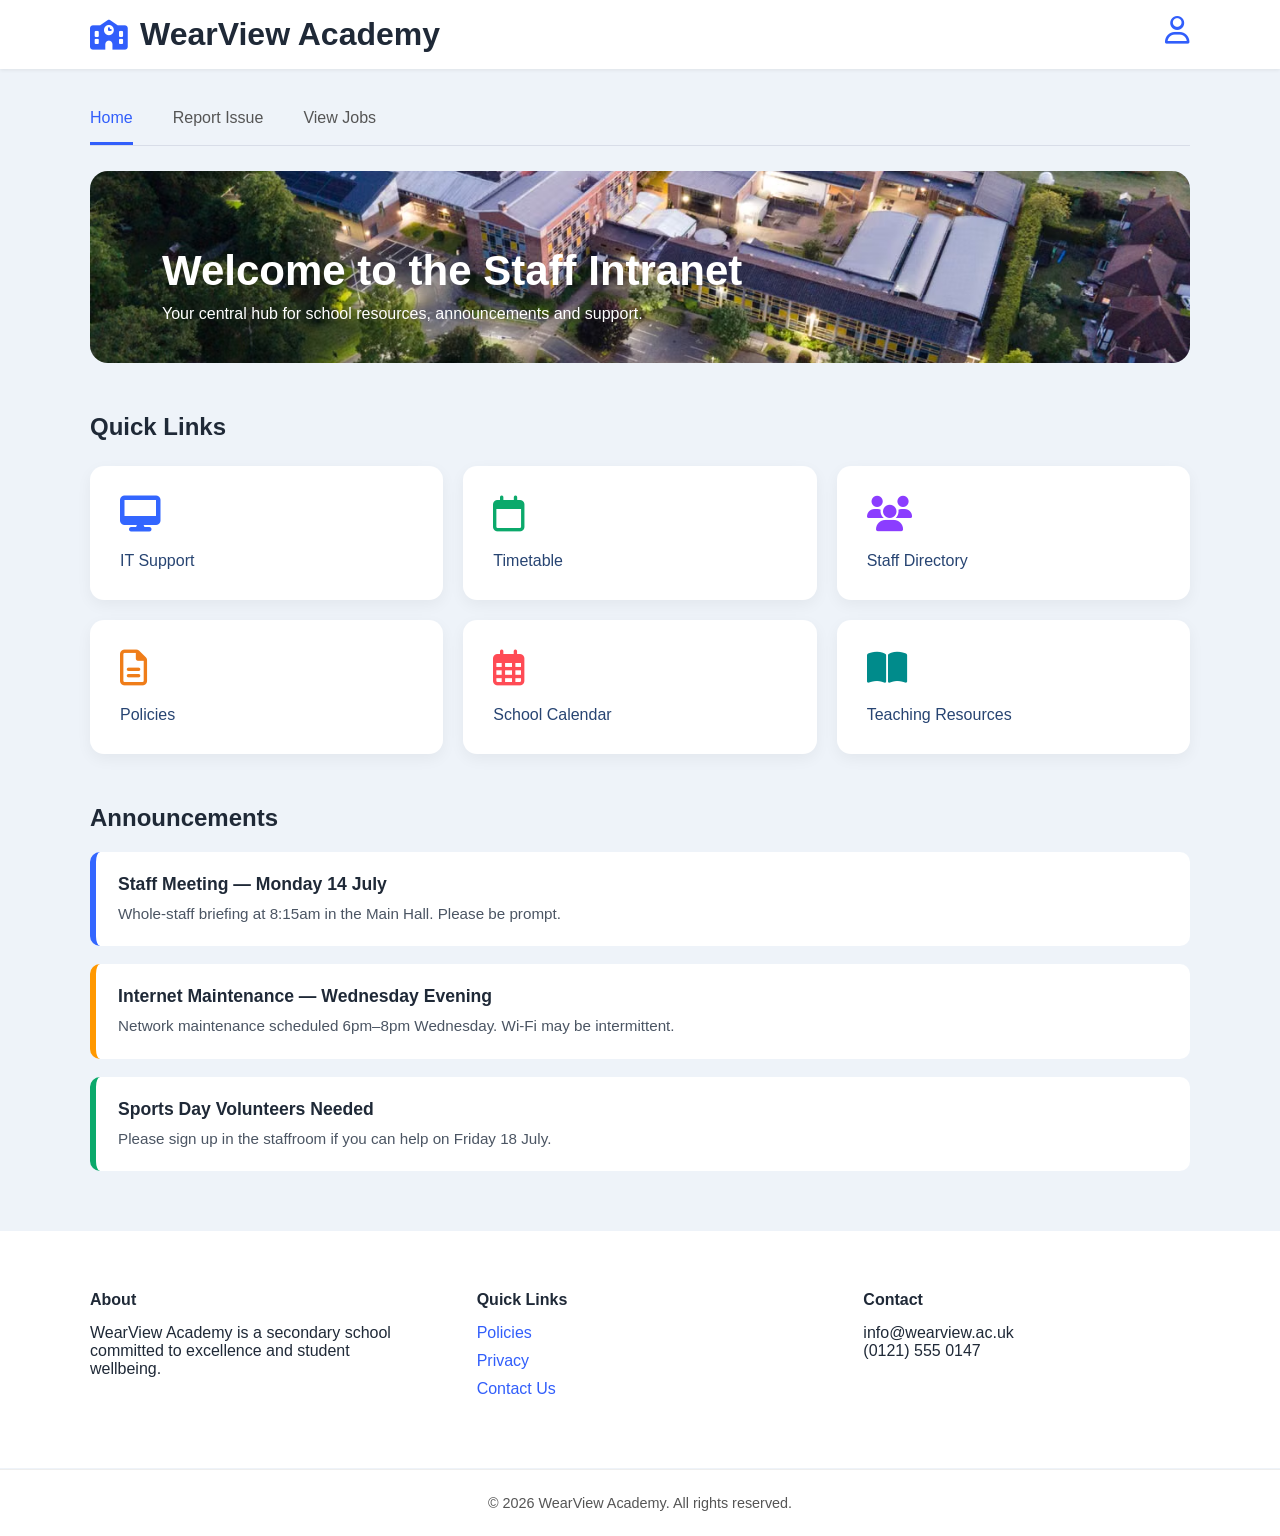
==== index.html @ c1291c15 "Closes #1, Closes #2 Closes #1, Closes #2 - Create website template and index page with CSS styling " ====
<!DOCTYPE html>
<html lang="en">
<head>
    <meta charset="UTF-8">
    <meta name="viewport" content="width=device-width, initial-scale=1.0">
    <title>WearView Academy Intranet</title>
    <link rel="stylesheet" href="css/site.css">
    <link rel="stylesheet" href="https://cdnjs.cloudflare.com/ajax/libs/font-awesome/6.4.0/css/all.min.css">
    <script src="js/site.js"></script>
</head>
<body>
    <header>
        <div class="logo">
            <i class="fa-solid fa-school"></i>
            <h1>WearView Academy</h1>
        </div>
        <div class="profile">
            <a href="#"><i class="fa-regular fa-user"></i></a>
        </div>
    </header>
    <nav>
        <ul>
            <li class="active"><a href="#">Home</a></li>
            <li><a href="#">Report Issue</a></li>
            <li><a href="#">View Jobs</a></li>
        </ul>
    </nav>
    <main>
        <section class="hero">
            <img src="img/school.avif" alt="School">
            <div class="hero-overlay">
                <h2>Welcome to the Staff Intranet</h2>
                <p>Your central hub for school resources, announcements and support.</p>
            </div>
        </section>
        <section class="quick-links">
            <h2>Quick Links</h2>
            <div class="cards">
                <a class="card">
                    <i class="fa-solid fa-desktop blue"></i>
                    <p>IT Support</p>
                </a>
                <a class="card">
                    <i class="fa-regular fa-calendar green"></i>
                    <p>Timetable</p>
                </a>
                <a class="card">
                    <i class="fa-solid fa-users purple"></i>
                    <p>Staff Directory</p>
                </a>
                <a class="card">
                    <i class="fa-regular fa-file-lines orange"></i>
                    <p>Policies</p>
                </a>
                <a class="card">
                    <i class="fa-regular fa-calendar-days red"></i>
                    <p>School Calendar</p>
                </a>
                <a class="card">
                    <i class="fa-solid fa-book-open teal"></i>
                    <p>Teaching Resources</p>
                </a>
            </div>
        </section>
        <section class="announcements">
            <h2>Announcements</h2>
            <div class="announcement blue">
                <h3>Staff Meeting — Monday 14 July</h3>
                <p>Whole-staff briefing at 8:15am in the Main Hall. Please be prompt.</p>
            </div>
            <div class="announcement orange">
                <h3>Internet Maintenance — Wednesday Evening</h3>
                <p>Network maintenance scheduled 6pm–8pm Wednesday. Wi-Fi may be intermittent.</p>
            </div>
            <div class="announcement green">
                <h3>Sports Day Volunteers Needed</h3>
                <p>Please sign up in the staffroom if you can help on Friday 18 July.</p>
            </div>
        </section>
    </main>
    <footer>
        <div>
            <h4>About</h4>
            <p>WearView Academy is a secondary school committed to excellence and student wellbeing.</p>
        </div>
    <div>
        <h4>Quick Links</h4>
        <a href="#">Policies</a>
        <a href="#">Privacy</a>
        <a href="#">Contact Us</a>
    </div>
        <div>
            <h4>Contact</h4>
            <p>info@wearview.ac.uk</p>
            <p>(0121) 555 0147</p>
        </div>
    </footer>
    <div class="copyright">
        © 2026 WearView Academy. All rights reserved.
    </div>

</body>
</html>
---- css/site.css ----
*{
    margin:0;
    padding:0;
    box-sizing:border-box;
}

body{
    font-family:Arial,Helvetica,sans-serif;
    background:#eef3f9;
    color:#1f2937;
}
header {
    background: #fff;
    box-shadow: 0 1px 4px rgba(0,0,0,.08);
    display: flex;
    justify-content: space-between; /* Center the inner content container */
    width: 100%;
    padding: 16px calc((100% - 1100px) / 2);
}

/* header{
    background:#fff;
    display:flex;
    justify-content:space-between;
    align-items:center;
    padding:20px 8%;
    box-shadow:0 1px 4px rgba(0,0,0,.08);
} */

.logo{
    display:flex;
    align-items:center;
    gap:12px;
}

.logo i{
    color:#315efb;
    font-size:30px;
}

.profile i{
    color:#315efb;
    font-size:28px;
}

.profile i:hover{
    color:#1e3a8a;
}

nav {
    width: 100%;
    max-width: 1100px;
    margin: 25px auto;
    /* Ensure no extra padding offsets it from the header alignment */
    padding: 0;
}

/* nav{
    width:100%;
    max-width:1100px;
    margin:25px auto;
} */

nav ul{
    display:flex;
    list-style:none;
    gap:40px;
    border-bottom:1px solid #d8dde8;
}

nav a{
    display:block;
    padding:15px 0;
    color:#555;
    text-decoration:none;
}

.active a{
    color:#315efb;
    border-bottom:3px solid #315efb;
}

main{
    width:100%;
    max-width:1100px;
    margin:auto;
}

.hero{
    position:relative;
    border-radius:18px;
    overflow:hidden;
}

.hero img{
    width:100%;
    display:block;
    object-fit: cover;
    height: 12rem;
}

.hero-overlay{
    position:absolute;
    left:40px;
    bottom:40px;
    color:#fff;
      background-image: linear-gradient(to right, var(--tw-gradient-stops));
    --tw-gradient-to: rgb(30 58 138 / 0.3) var(--tw-gradient-to-position);
        --tw-gradient-from: rgb(30 58 138 / 0.8) var(--tw-gradient-from-position);
    --tw-gradient-stops: var(--tw-gradient-from), var(--tw-gradient-to);
    padding-left: 2rem;
    padding-right: 2rem;
}

.hero-overlay h2{
    font-size:42px;
    margin-bottom:10px;
}

.quick-links{
    margin:50px 0;
}

.quick-links h2{
    margin-bottom:25px;
}

.cards{
    display:grid;
    grid-template-columns:repeat(3,1fr);
    gap:20px;
}

.card{
    background:#fff;
    border-radius:14px;
    padding:30px;
    text-decoration:none;
    color:#274472;
    box-shadow:0 5px 15px rgba(0,0,0,.05);
}

.card i{
    font-size:36px;
    margin-bottom:20px;
}

.blue{color:#3366ff;}
.green{color:#0ba96b;}
.purple{color:#8b3dff;}
.orange{color:#ef7d19;}
.red{color:#ff4b55;}
.teal{color:#008b8b;}

.announcements h2{
    margin-bottom:20px;
}

.announcement {
    background: #fff;
    padding: 22px;
    margin-bottom: 18px;
    border-radius: 10px;
    border-left: 6px solid;
    color: #1f2937; /* Force dark text color */
}

.announcement h3 {
    color: #1f2937 !important;
    font-size: 1.1rem;
    margin-bottom: 8px;
}

.announcement p {
    color: #4b5563 !important; /* Slightly lighter dark gray for body copy */
    font-size: 0.95rem;
    line-height: 1.4;
}

.announcement.blue{
    border-color:#3366ff;
}

.announcement.orange{
    border-color:#ff9800;
}

.announcement.green{
    border-color:#0ba96b;
}

footer {
    margin-top: 60px;
    background: #fff;
    display: grid;
    grid-template-columns: repeat(3, 1fr);
    gap: 60px;
    /* Cleanly align the columns inside the 1100px grid limit */
    padding: 60px calc((100% - 1100px) / 2); 
    border-bottom: 1px solid #eef3f9; /* Creates a clean transition above the copyright */
}

/* footer{
    margin-top:60px;
    background:#fff;
    display:grid;
    grid-template-columns:repeat(3,1fr);
    gap:60px;
    padding:50px 8%;
} */

footer h4{
    margin-bottom:15px;
}

footer a{
    display:block;
    text-decoration:none;
    color:#315efb;
    margin-bottom:10px;
}

.copyright {
    background: #fff;
    text-align: center;
    padding: 25px;
    border-top: 1px solid #eee;
    color: #555;
    font-size: 0.9rem;
}

/* .copyright{
    background:#fff;
    text-align:center;
    padding:25px;
    border-top:1px solid #ddd;
} */

@media (max-width: 1200px) {
    header {
        padding: 20px 5%;
    }
    footer {
        padding: 50px 5%;
    }
}

@media(max-width:768px){
   header {
        padding: 15px 20px;
    }

    .logo h1 {
        font-size: 1.2rem; /* Slightly smaller logo text on narrow screens */
    }

    nav {
        margin: 10px 0;
        padding: 0 20px;
    }

    nav ul {
        gap: 20px;
        overflow-x: auto;
        white-space: nowrap; /* Prevents menu wrap issues */
        -webkit-overflow-scrolling: touch;
    }

    .hero {
        margin: 0 15px 25px 15px;
        border-radius: 12px;
    }

    .hero img {
        height: 12rem; /* Shorter height looks better on narrow devices */
    }

    .hero-overlay {
        padding: 1.25rem;
    }

    .hero-overlay h2 {
        font-size: 1.5rem; /* Downsize header text so it doesn't wrap/overflow */
    }

    .hero-overlay p {
        font-size: 0.85rem;
    }

    .cards {
        grid-template-columns: repeat(2, 1fr);
        gap: 15px;
        padding: 0 15px;
    }

    .quicklinks {
        margin:0;
    }

    .quick-links h2, .announcements h2 {
        padding-left: 15px; /* Aligns headings with card container gutters */
    }

    .announcements {
        padding: 0 15px;
    }

    footer{
        grid-template-columns:1fr;
        gap:35px;
        padding:40px 20px;
    }
}
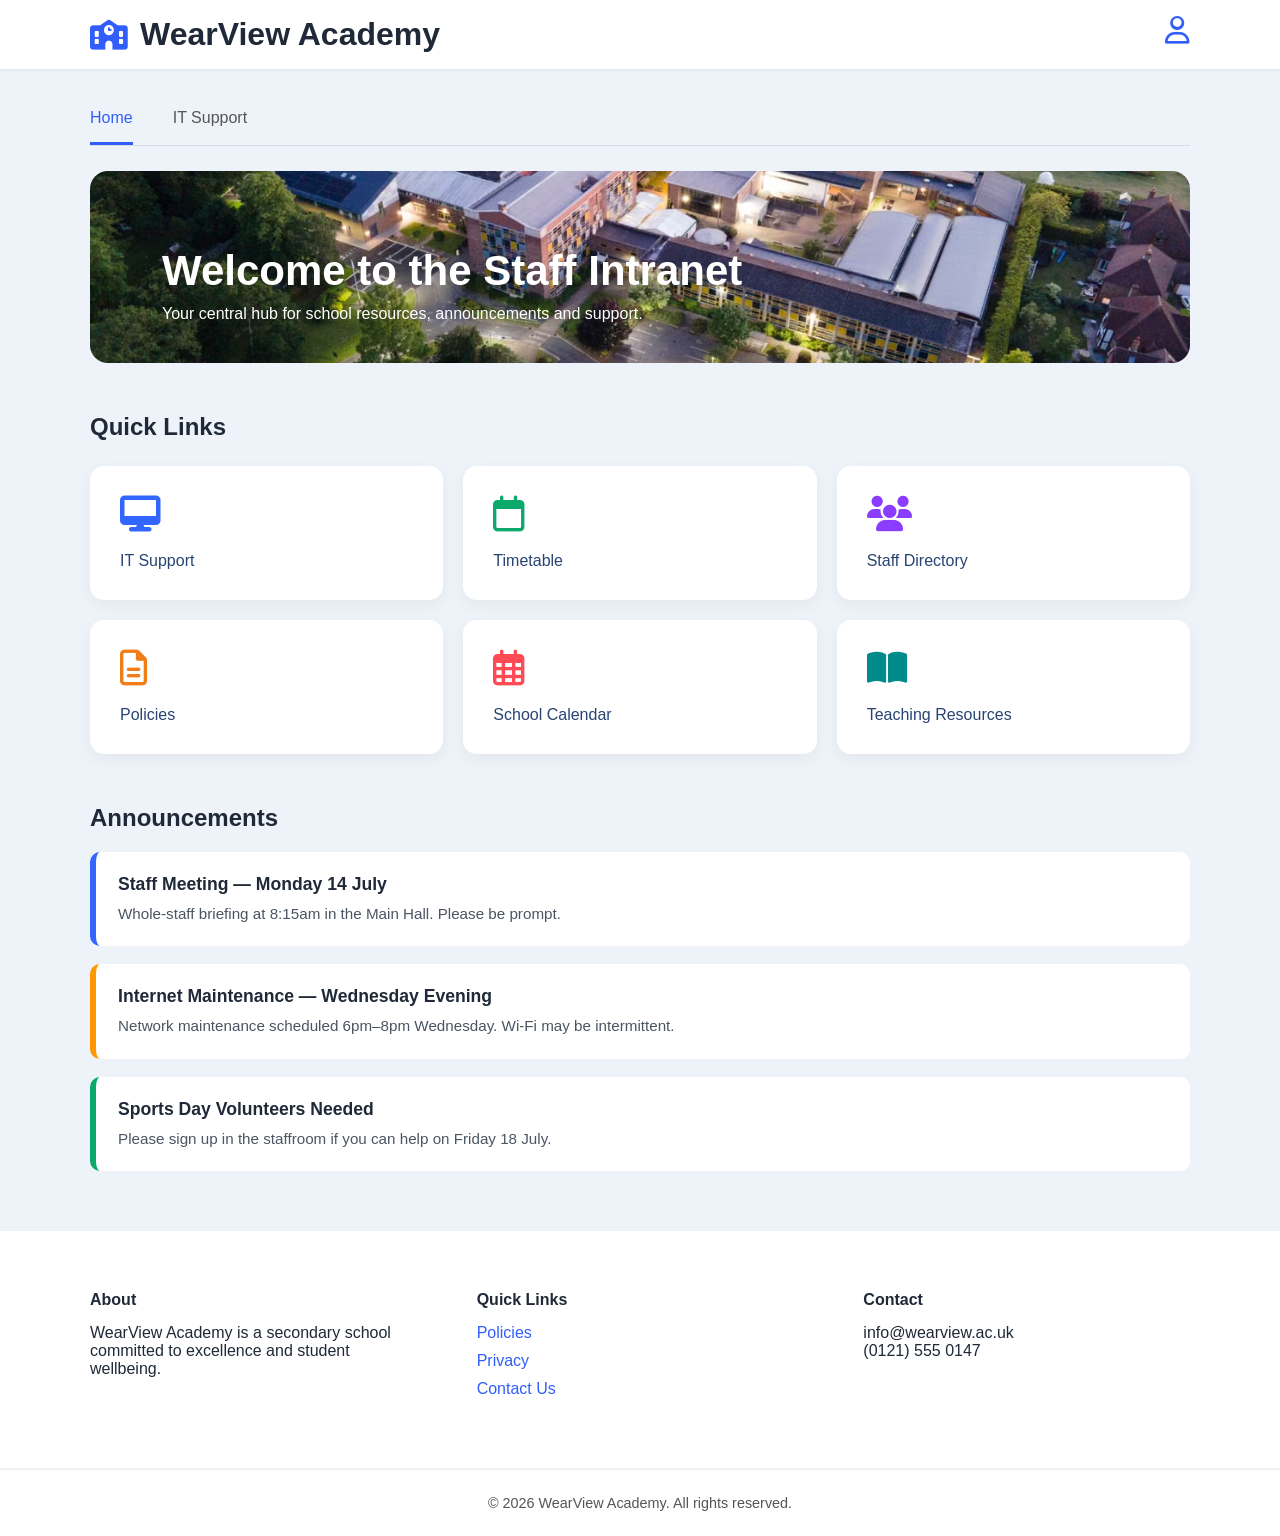
==== commit 6c29f620: "Closes #6 , Closes #7 Closes #6 , Closes #7  - Creating the views requests and view jobs page." ====
--- a/index.html
+++ b/index.html
@@ -6,23 +6,30 @@
     <title>WearView Academy Intranet</title>
     <link rel="stylesheet" href="css/site.css">
     <link rel="stylesheet" href="https://cdnjs.cloudflare.com/ajax/libs/font-awesome/6.4.0/css/all.min.css">
+    <script src="js/user.js"></script>
     <script src="js/site.js"></script>
 </head>
 <body>
     <header>
         <div class="logo">
-            <i class="fa-solid fa-school"></i>
+            <a href="index.html"><i class="fa-solid fa-school"></i></a>
             <h1>WearView Academy</h1>
         </div>
         <div class="profile">
-            <a href="#"><i class="fa-regular fa-user"></i></a>
+            <a href="login.html"><i id="accountIcon" class="fa-regular fa-user"></i></a>
+            <div id="loggedInUser" class="logged-in-user">
+                <span id="userGreeting"></span>
+                <a href="#" id="logoutLink">Logout</a>
+            </div>
         </div>
-    </header>
+    </header>     
     <nav>
         <ul>
-            <li class="active"><a href="#">Home</a></li>
-            <li><a href="#">Report Issue</a></li>
-            <li><a href="#">View Jobs</a></li>
+            <li id="homeLink" class="active"><a href="index.html">Home</a></li>
+            <li id="itSupportLink"><a href="#">IT Support</a></li>
+            <li id="reportIssueLink"><a href="reportissues.html">Report Issue</a></li>
+            <li id="viewRequestsLink"><a href="viewrequests.html">View Requests</a></li>    
+            <li id="viewJobsLink"><a href="viewjobs.html">View Jobs</a></li>
         </ul>
     </nav>
     <main>
@@ -36,27 +43,27 @@
         <section class="quick-links">
             <h2>Quick Links</h2>
             <div class="cards">
-                <a class="card">
+                <a class="card" href="#">
                     <i class="fa-solid fa-desktop blue"></i>
                     <p>IT Support</p>
                 </a>
-                <a class="card">
+                <a class="card" href="#">
                     <i class="fa-regular fa-calendar green"></i>
                     <p>Timetable</p>
                 </a>
-                <a class="card">
+                <a class="card" href="#">
                     <i class="fa-solid fa-users purple"></i>
                     <p>Staff Directory</p>
                 </a>
-                <a class="card">
+                <a class="card" href="#">
                     <i class="fa-regular fa-file-lines orange"></i>
                     <p>Policies</p>
                 </a>
-                <a class="card">
+                <a class="card" href="#">
                     <i class="fa-regular fa-calendar-days red"></i>
                     <p>School Calendar</p>
                 </a>
-                <a class="card">
+                <a class="card" href="#">
                     <i class="fa-solid fa-book-open teal"></i>
                     <p>Teaching Resources</p>
                 </a>
--- a/css/site.css
+++ b/css/site.css
@@ -1,3 +1,10 @@
+/* ==========================================================
+   GLOBAL STYLES
+   - Reset
+   - Typography
+   - Body
+   - General Layout
+========================================================== */
 *{
     margin:0;
     padding:0;
@@ -9,6 +16,13 @@
     background:#eef3f9;
     color:#1f2937;
 }
+
+/* ==========================================================
+   HEADER
+   - Logo
+   - Navigation
+   - User Profile Icon
+========================================================== */
 header {
     background: #fff;
     box-shadow: 0 1px 4px rgba(0,0,0,.08);
@@ -18,14 +32,10 @@
     padding: 16px calc((100% - 1100px) / 2);
 }
 
-/* header{
-    background:#fff;
-    display:flex;
-    justify-content:space-between;
-    align-items:center;
-    padding:20px 8%;
-    box-shadow:0 1px 4px rgba(0,0,0,.08);
-} */
+header a {    
+    color: inherit;
+    text-decoration: none;
+}
 
 .logo{
     display:flex;
@@ -47,6 +57,32 @@
     color:#1e3a8a;
 }
 
+.logged-in-user {
+    display: none;
+    align-items: center;
+    gap: 10px;
+}
+
+#userGreeting {
+    font-weight: 600;
+    color: #1d2b4f;
+}
+
+#logoutLink {
+    color: #2d5bff;
+    text-decoration: none;
+    font-size: 0.95rem;
+}
+
+#logoutLink:hover {
+    text-decoration: underline;
+}
+
+/* ==========================================================
+   MAIN NAVIGATION
+   - Navigation Links
+   - Active Navigation States
+========================================================== */
 nav {
     width: 100%;
     max-width: 1100px;
@@ -55,12 +91,6 @@
     padding: 0;
 }
 
-/* nav{
-    width:100%;
-    max-width:1100px;
-    margin:25px auto;
-} */
-
 nav ul{
     display:flex;
     list-style:none;
@@ -80,12 +110,21 @@
     border-bottom:3px solid #315efb;
 }
 
+#reportIssueLink,
+#viewRequestsLink,
+#viewJobsLink {
+    display: none;
+}
+
 main{
     width:100%;
     max-width:1100px;
     margin:auto;
 }
 
+/* ==========================================================
+   HOME PAGE
+========================================================== */
 .hero{
     position:relative;
     border-radius:18px;
@@ -97,6 +136,17 @@
     display:block;
     object-fit: cover;
     height: 12rem;
+}
+
+.overlay {
+    display: block;
+    z-index: 1;
+    background: rgb(30, 64, 175, 0.5);
+    width: 100%;
+    height: 100%;
+    position: absolute;
+    top: 0;
+    left: 0;
 }
 
 .hero-overlay{
@@ -110,6 +160,7 @@
     --tw-gradient-stops: var(--tw-gradient-from), var(--tw-gradient-to);
     padding-left: 2rem;
     padding-right: 2rem;
+    z-index: 2;
 }
 
 .hero-overlay h2{
@@ -197,17 +248,8 @@
     gap: 60px;
     /* Cleanly align the columns inside the 1100px grid limit */
     padding: 60px calc((100% - 1100px) / 2); 
-    border-bottom: 1px solid #eef3f9; /* Creates a clean transition above the copyright */
-}
-
-/* footer{
-    margin-top:60px;
-    background:#fff;
-    display:grid;
-    grid-template-columns:repeat(3,1fr);
-    gap:60px;
-    padding:50px 8%;
-} */
+    border-bottom: 1px solid #eef3f9; /* Creates a clean transition above the copyright */    
+}
 
 footer h4{
     margin-bottom:15px;
@@ -229,12 +271,757 @@
     font-size: 0.9rem;
 }
 
-/* .copyright{
+/* ==========================================================
+   LOGIN PAGE
+========================================================== */
+.login-section {
+    display: flex;
+    justify-content: center;
+    align-items: center;
+    padding: 60px 20px;
+    min-height: 60vh; /* Vertical breathing room on desktop */
+}
+
+.login-container {
+    background: #fff;
+    border-radius: 16px;
+    box-shadow: 0 10px 25px rgba(0, 0, 0, 0.05); /* Smooth, modern drop shadow */
+    padding: 40px;
+    width: 100%;
+    max-width: 400px; /* Golden-ratio width for card layouts */
+    border: 1px solid #e2e8f0;
+}
+
+.login-container h2 {
+    font-size: 1.75rem;
+    font-weight: 700;
+    color: #1f2937;
+    margin-bottom: 24px;
+    text-align: center; /* Center-align header inside the card */
+}
+
+#loginForm {
+    display: flex;
+    flex-direction: column;
+    gap: 20px; /* Automatically handles vertical element spacing */
+}
+
+.formMarginSplit {
+    display: flex;
+    flex-direction: column;
+    gap: 8px; /* Perfectly gaps label from the input field */
+}
+
+.formMarginSplit label {
+    font-size: 0.9rem;
+    font-weight: 600;
+    color: #4b5563;
+}
+
+/* Beautiful, styled input fields */
+.formMarginSplit input[type="text"],
+.formMarginSplit input[type="password"] {
+    width: 100%;
+    padding: 12px 16px;
+    border: 1px solid #d8dde8;
+    border-radius: 8px;
+    font-size: 0.95rem;
+    color: #1f2937;
+    background-color: #f8fafc;
+    transition: all 0.2s ease-in-out;
+    outline: none;
+}
+
+/* Subtle focus glow effects */
+.formMarginSplit input[type="text"]:focus,
+.formMarginSplit input[type="password"]:focus {
+    border-color: #315efb;
+    background-color: #fff;
+    box-shadow: 0 0 0 3px rgba(49, 94, 251, 0.15);
+}
+
+/* Clean, modern full-width action button */
+.btn-submit {
+    width: 100%;
+    padding: 12px;
+    font-size: 1rem;
+    font-weight: 600;
+    color: #fff;
+    background: #315efb;
+    border: none;
+    border-radius: 8px;
+    cursor: pointer;
+    transition: background 0.2s ease;
+    margin-top: 10px;
+}
+
+.btn-submit:hover {
+    background: #1e3a8a;
+}
+ 
+ .btn-confirm {
+    background-image: linear-gradient(rgb(5, 150, 105), rgb(5, 150, 105)) !important;
+ }
+
+ .btn-submit {
+    background-image: linear-gradient(rgb(29, 78, 216), rgb(29, 78, 216)) !important;      
+ }
+
+ /* ==========================================================
+   IT SUPPORT PAGE
+========================================================== */
+.quick-help {
+    margin:50px 0;
+}
+
+.quick-help h2{
+    margin-bottom:20px;
+}
+
+.it-Resources {
+    display: flex;
+    flex-wrap: wrap;
+    gap: 0.75rem;
+    margin-bottom: 2rem;
+    margin-top: 1.5rem;
+}
+
+.btn-report {
+    background-image: linear-gradient(rgb(29, 78, 216), rgb(29, 78, 216)) !important;
+    background-clip: border-box !important;
+    color: rgb(255, 255, 255) !important;
+    caret-color: rgb(255, 255, 255) !important;
+    font-family: YAD1aU3sLnI_0, _fb_, auto !important;
+    font-weight: 700 !important;
+    font-style: normal !important;
+    font-size: 1rem !important;
+    padding: 0.75rem 1.5rem;
+    border-radius: 0.5rem;
+    gap: 0.5rem;
+    align-items: center;
+    cursor:pointer;
+}
+
+.btn-status {
+    background-image: linear-gradient(rgb(226, 232, 240), rgb(226, 232, 240)) !important;
+    background-clip: border-box !important;
+    color: rgb(30, 58, 95) !important;
+    --canva-color: #1e3a5fff;
+    caret-color: rgb(30, 58, 95) !important;
+    font-family: YAD1aU3sLnI_0, _fb_, auto !important;
+    font-weight: 400 !important;
+    font-style: normal !important;
+    font-size: 1rem !important;
+    padding: 0.75rem 1.25rem;
+    border-radius: 0.5rem;
+    gap: 0.5rem;
+    align-items: center;
+    cursor:pointer;
+}
+
+.help-cards {
+    display:grid;
+    grid-template-columns: repeat(5, minmax(0, 1fr));
+    gap: 1rem;
+}
+
+.help-card { 
     background:#fff;
-    text-align:center;
-    padding:25px;
-    border-top:1px solid #ddd;
-} */
+    padding:1.25rem;
+    text-decoration:none;
+    color:#274472;
+    box-shadow:0 5px 15px rgba(0,0,0,.05);
+    border-radius: 0.75rem;
+    transition: transform 0.2s, box-shadow 0.2s;
+}
+
+.help-card i {
+    display: block;
+    font-size: x-large;
+    width: 24px;
+    height: 24px;
+    margin-bottom: 0.75rem;
+    margin-left: auto;
+    margin-right: auto;
+}
+
+.help-card p
+{
+    text-align: center;
+}
+
+/* --- IT Support Team Card Custom Design --- */
+.support-info-section {
+    margin-bottom: 50px;
+}
+
+.support-team-card {
+    background: #fff;
+    border-radius: 14px;
+    padding: 30px 40px;
+    box-shadow: 0 5px 15px rgba(0, 0, 0, .03);
+    display: flex;
+    justify-content: space-between; /* Pushes contact details left, hours right */
+    align-items: center; /* Centers both blocks vertically */
+    width: 100%;
+}
+
+/* Flex wrapper for Icon + Text block */
+.support-details {
+    display: flex;
+    align-items: center;
+    gap: 25px; /* Adds space between headphone icon and the text */
+}
+
+/* Custom styled icon color and sizing */
+.support-icon {
+    color: #315efb;
+    font-size: 32px;
+}
+
+.support-text h3 {
+    font-size: 1.15rem;
+    color: #1f2937;
+    font-weight: 700;
+    margin-bottom: 4px;
+}
+
+.support-text p {
+    color: #556275 !important; /* Muted gray text color */
+    font-size: 0.95rem;
+    line-height: 1.4;
+}
+
+/* Typography for the right-hand availability block */
+.support-hours p {
+    color: #556275 !important;
+    font-size: 0.95rem;
+    font-weight: 400;
+}
+
+
+/* ==========================================================
+   REPORT ISSUE PAGE
+========================================================== */
+.issue-section {
+    padding: 40px 0;
+    width: 100%;
+    max-width: 1100px;
+    margin: 0 auto;
+}
+
+.issue-container {
+    background: #fff;
+    border-radius: 16px;
+    box-shadow: 0 4px 20px rgba(0, 0, 0, 0.03);
+    padding: 40px;
+    border: 1px solid #e2e8f0;
+}
+
+.issue-container h2 {
+    font-size: 1.85rem;
+    font-weight: 700;
+    color: #1f2937;
+    margin-bottom: 6px;
+}
+
+.issue-subtitle {
+    color: #6b7280;
+    font-size: 0.95rem;
+    margin-bottom: 30px;
+}
+
+/* Form Grid Architecture */
+#reportIssueForm {
+    display: flex;
+    flex-direction: column;
+    gap: 24px;
+}
+
+.form-grid {
+    display: grid;
+    grid-template-columns: repeat(2, 1fr);
+    gap: 24px;
+}
+
+.form-group {
+    display: flex;
+    flex-direction: column;
+    gap: 8px;
+}
+
+.form-group.full-width {
+    grid-column: span 2;
+}
+
+.form-group label {
+    font-size: 0.9rem;
+    font-weight: 600;
+    color: #4b5563;
+}
+
+/* Input, Select, and Textarea styling */
+.form-group input,
+.form-group select,
+.form-group textarea {
+    width: 100%;
+    padding: 12px 16px;
+    border: 1px solid #d8dde8;
+    border-radius: 8px;
+    font-size: 0.95rem;
+    color: #1f2937;
+    background-color: #fff;
+    outline: none;
+    transition: all 0.2s ease-in-out;
+    font-family: inherit;
+}
+
+.form-group textarea {
+    resize: vertical;
+}
+
+/* Form input placeholder styles */
+.form-group input::placeholder,
+.form-group textarea::placeholder {
+    color: #9ca3af;
+}
+
+/* Custom interactive styling matching corporate blue */
+.form-group input:focus,
+.form-group select:focus,
+.form-group textarea:focus {
+    border-color: #315efb;
+    box-shadow: 0 0 0 3px rgba(49, 94, 251, 0.12);
+}
+
+/* Submit Button Placement and Design */
+.btn-submit-issue {
+    align-self: flex-start; /* Keeps the button left-aligned precisely like the image */
+    background: #315efb;
+    color: #fff;
+    border: none;
+    padding: 12px 24px;
+    font-size: 0.95rem;
+    font-weight: 700;
+    border-radius: 8px;
+    cursor: pointer;
+    transition: background 0.2s ease;
+}
+
+.btn-submit-issue:hover {
+    background: #1e3a8a;
+}
+
+/* ==========================================================
+   VIEW REQUESTS PAGE
+========================================================== */
+
+/* --- DYNAMIC RECENT REQUESTS LOG --- */
+.requests-filter-bar {
+    display: flex;
+    gap: 15px;
+    margin-bottom: 20px;
+}
+
+.requests-filter-bar input, 
+.requests-filter-bar select {
+    padding: 10px 14px;
+    border: 1px solid #d8dde8;
+    border-radius: 6px;
+    font-size: 0.95rem;
+    background-color: #fff;
+}
+
+.requests-filter-bar input {
+    flex-grow: 1;
+}
+
+.requests-section {
+    padding: 30px 0;
+    width: 100%;
+    max-width: 1100px;
+    margin: 0 auto;
+}
+
+.requests-section h2 {
+    font-size: 1.5rem;
+    font-weight: 700;
+    color: #1f2937;
+    margin-bottom: 20px;
+}
+
+.requests-list {
+    display: flex;
+    flex-direction: column;
+    gap: 16px;
+    margin-bottom: 30px;
+}
+
+/* Individual Request Item Container Card */
+.request-card {
+    background: #fff;
+    border-radius: 10px;
+    padding: 20px 30px;
+    box-shadow: 0 4px 12px rgba(0, 0, 0, 0.02);
+    display: flex;
+    justify-content: space-between;
+    align-items: center;
+    border-left: 5px solid #d8dde8; /* Fallback default border */
+    transition: transform 0.15s ease;
+}
+
+/* Accent Dynamic Theme Borders mapped from Type/Status selectors */
+.request-card.border-open { border-left-color: #ef7d19; }       /* Orange/Yellow */
+.request-card.border-progress { border-left-color: #3b82f6; }   /* Blue */
+.request-card.border-resolved { border-left-color: #0ba96b; }   /* Green */
+
+.request-card-info h3 {
+    font-size: 1.1rem;
+    color: #1f2937;
+    font-weight: 700;
+    margin-bottom: 6px;
+}
+
+.request-card-subtext {
+    color: #9ca3af;
+    font-size: 0.95rem;
+}
+
+/* Pill Badges Styling */
+.status-badge {
+    padding: 6px 16px;
+    border-radius: 20px;
+    font-size: 0.85rem;
+    font-weight: 600;
+    text-align: center;
+    min-width: 100px;
+}
+
+.status-badge.open {
+    background-color: #fef3c7;
+    color: #b45309;
+}
+
+.status-badge.progress {
+    background-color: #dbeafe;
+    color: #1d4ed8;
+}
+
+.status-badge.resolved {
+    background-color: #d1fae5;
+    color: #065f46;
+}
+
+/* Pagination UI Styles */
+.pagination-container {
+    display: flex;
+    justify-content: center;
+    align-items: center;
+    gap: 20px;
+    margin-top: 20px;
+}
+
+.btn-page {
+    background: #fff;
+    border: 1px solid #d8dde8;
+    color: #4b5563;
+    padding: 8px 16px;
+    font-size: 0.9rem;
+    font-weight: 600;
+    border-radius: 6px;
+    cursor: pointer;
+    display: inline-flex;
+    align-items: center;
+    gap: 8px;
+    transition: all 0.2s ease;
+}
+
+.btn-page:hover:not(:disabled) {
+    background: #f8fafc;
+    border-color: #315efb;
+    color: #315efb;
+}
+
+.btn-page:disabled {
+    opacity: 0.5;
+    cursor: not-allowed;
+    background: #f1f5f9;
+}
+
+.page-info {
+    font-size: 0.9rem;
+    color: #4b5563;
+    font-weight: 600;
+}
+
+/* ==========================================================
+   VIEW JOBS PAGE
+========================================================== */
+.jobs-section{
+
+    max-width:1300px;
+    margin:auto;
+    padding:40px 20px;
+
+}
+
+.page-header{
+
+    margin-bottom:25px;
+
+}
+
+.jobs-toolbar{
+
+    display:flex;
+    justify-content:space-between;
+    align-items:center;
+    flex-wrap:wrap;
+    gap:20px;
+    margin-bottom:25px;
+
+}
+
+.toolbar-left,
+.toolbar-right{
+
+    display:flex;
+    align-items:center;
+    gap:15px;
+
+}
+
+.search-input{
+
+    width:320px;
+    padding:12px;
+    border:1px solid #ccc;
+    border-radius:6px;
+
+}
+
+.jobs-toolbar select{
+
+    padding:12px;
+    border-radius:6px;
+}
+
+.jobs-grid {
+    display: flex;
+    flex-direction: column;
+    gap: 18px;
+    padding-top: 2em;
+}
+
+.job-card{
+
+    background:#fff;
+    border-radius:10px;
+    box-shadow:0 3px 10px rgba(0,0,0,.1);
+    padding:20px;
+}
+
+.job-card h3{
+
+    margin-bottom:12px;
+}
+
+.job-card p{
+
+    margin:8px 0;
+}
+
+.job-status{
+
+    display:inline-block;
+    padding:5px 12px;
+    border-radius:20px;
+    color:white;
+    font-size:.85rem;
+    font-weight:bold;
+}
+
+.status-open{
+
+    background:#d9534f;
+
+}
+
+.status-progress{
+
+    background:#f0ad4e;
+
+}
+
+.status-completed{
+
+    background:#5cb85c;
+
+}
+
+.job-actions{
+
+    margin-top:20px;
+    display:flex;
+    justify-content:space-between;
+    gap:10px;
+
+}
+
+.job-actions button{
+
+    flex:1;
+    padding:10px;
+    border:none;
+    border-radius:6px;
+    cursor:pointer;
+
+}
+
+.job-action{
+    flex-shrink:0;
+}
+
+.btn-view{
+
+    background:#007bff;
+    color:white;
+
+}
+
+.btn-status{
+
+    background:#198754;
+    color:white;
+
+}
+
+.pagination{
+
+    margin-top:35px;
+    display:flex;
+    justify-content:center;
+    gap:8px;
+    flex-wrap:wrap;
+
+}
+
+.pagination button{
+
+    padding:10px 16px;
+    border:none;
+    background:#eee;
+    cursor:pointer;
+    border-radius:5px;
+
+}
+
+.pagination button.active{
+
+    background:#0056b3;
+    color:white;
+
+}
+
+.job-row{
+    display:flex;
+    justify-content:space-between;
+    align-items:center;
+    width:100%;
+    background:#fff;
+    padding:22px 26px;
+    border-radius:8px;
+    box-shadow:0 2px 8px rgba(0,0,0,.08);
+    box-sizing:border-box;
+}
+
+.job-info h3{
+
+    margin:0;
+
+    font-size:22px;
+
+}
+
+.job-info p{
+
+    margin:8px 0 6px;
+
+    color:#333;
+
+}
+
+.job-info small{
+
+    color:#999;
+
+}
+
+.job-action{
+
+    display:flex;
+    align-items:center;
+
+}
+
+.complete-btn{
+
+    background:#19a974;
+
+    color:white;
+
+    border:none;
+
+    padding:10px 18px;
+
+    border-radius:4px;
+
+    cursor:pointer;
+
+    font-weight:600;
+
+}
+
+.completed-badge{
+
+    background:#9dd8c2;
+
+    color:white;
+
+    padding:10px 18px;
+
+    border-radius:4px;
+
+    font-weight:600;
+
+}
+
+.job-tabs button {
+    background: #e9ecef;
+    color: #333;
+    border-radius: 0.5rem;
+    padding-left: 1rem;
+    padding-right: 1rem;
+    padding-top: 0.5rem;
+    padding-bottom: 0.5rem;
+    font-weight: 500;
+    cursor: pointer;
+}
+
+.job-tabs button.active {
+    background: #2d5be3;
+    color: white;
+}
+
+.job-details{
+    flex:1;
+    margin-right:30px;
+}
+
+/* --- Fix for Large-Sized viewports / Large Desktops (above 1024px) --- */
+/* ==========================================================================
+   LARGE-SIZE SCREEN OPTIMISATION (Larger Desktop up to 1200px)
+   ========================================================================== */
 
 @media (max-width: 1200px) {
     header {
@@ -243,15 +1030,54 @@
     footer {
         padding: 50px 5%;
     }
-}
-
-@media(max-width:768px){
-   header {
-        padding: 15px 20px;
-    }
-
-    .logo h1 {
-        font-size: 1.2rem; /* Slightly smaller logo text on narrow screens */
+
+    .help-cards {
+        /* Drops from 5 columns to 3 columns so the text and icons don't squish */
+        grid-template-columns: repeat(3, minmax(0, 1fr)); 
+        gap: 20px;
+    }
+
+    /* Keeps the action buttons aligned with our new main padding bounds */
+    .it-Resources {
+        padding: 0;
+    }
+}
+
+/* --- Fix for Mid-Sized viewports / Small Desktops (like 962px) --- */
+/* ==========================================================================
+   MID-SIZE SCREEN OPTIMISATION (Tablets & Small Desktops up to 1024px)
+   ========================================================================== */
+@media (max-width: 1024px) {
+    /* 1. Add safe layout padding to the main content wrapper */
+    main {
+        padding: 0 24px;
+    }
+
+    /* 2. Fix Homepage Quick Links Grid */
+    .cards {
+        grid-template-columns: repeat(2, 1fr); /* Drop from 3 columns to 2 */
+        gap: 20px;
+    }
+
+    /* 3. Fix IT Support Quick Help Topics Grid */
+    .help-cards {
+        grid-template-columns: repeat(3, minmax(0, 1fr)); /* Drop from 5 columns to 3 */
+        gap: 20px;
+    }
+
+    /* 4. Ensure sections don't force overflow margins */
+    .quick-links, .quick-help, .it-Resources {
+        margin-left: 0;
+        margin-right: 0;
+        padding: 0;
+    }
+
+    /* 5. Clean up the Header and Footer spacing to match */
+    header {
+        padding: 16px 24px;
+    }
+    footer {
+        padding: 50px 24px;
     }
 
     nav {
@@ -266,6 +1092,38 @@
         -webkit-overflow-scrolling: touch;
     }
 
+    .issue-section {
+        padding: 40px 24px;
+    }
+
+    .requests-section { padding: 30px 24px; }
+}
+
+/* --- Fix for Small-Sized viewports / Smartphones or tablets (like 768px) --- */
+/* ==========================================================================
+   SMALL-SIZE SCREEN OPTIMISATION (Small Tablets & Snmartphones up to 768px)
+   ========================================================================== */
+@media(max-width:768px){
+   header {
+        padding: 15px 20px;
+    }
+
+    .logo h1 {
+        font-size: 1.2rem; /* Slightly smaller logo text on narrow screens */
+    }
+
+    nav {
+        margin: 10px 0;
+        padding: 0 20px;
+    }
+
+    nav ul {
+        gap: 20px;
+        overflow-x: auto;
+        white-space: nowrap; /* Prevents menu wrap issues */
+        -webkit-overflow-scrolling: touch;
+    }
+
     .hero {
         margin: 0 15px 25px 15px;
         border-radius: 12px;
@@ -310,4 +1168,143 @@
         gap:35px;
         padding:40px 20px;
     }
-}
+
+    .w-auto {
+        width: auto;
+    }
+
+    .quick-help h2 {
+        padding-left: 15px;
+        margin-bottom: 15px;
+    }
+
+    .help-cards {
+        grid-template-columns:repeat(3,1fr); /* Clean 2 columns on mobile/tablet */
+        gap: 15px;
+        padding: 0 15px;
+    }
+
+    /* Forces the 5th help card to stretch beautifully full-width for symmetry */
+    .help-card:last-child:nth-child(odd) {
+        grid-column: span 2;
+    }
+
+    .it-Resources {
+        padding: 0 15px;
+        margin-top: 1rem;
+        margin-bottom: 1.5rem;
+    }    
+
+    .support-info-section {
+        padding: 0 15px; /* Keeps card from touching mobile screen edges */
+    }
+    
+    .support-team-card {
+        flex-direction: column; /* Stacks layout vertically on mobile screens */
+        align-items: flex-start;
+        gap: 15px;
+        padding: 25px;
+    }
+    
+    .support-details {
+        align-items: flex-start; /* Aligns icon to top of text block on mobile */
+        gap: 15px;
+    }
+    
+    .support-hours {
+        padding-left: 40px; /* Aligns hours text with contact text under icon */
+    }
+
+    .form-grid {
+        grid-template-columns: 1fr; /* Stacks columns cleanly into 1 vertical column */
+        gap: 20px;
+    }
+    
+    .form-group.full-width {
+        grid-column: span 1;
+    }
+
+    .issue-container {
+        padding: 25px 20px;
+    }
+
+    .btn-submit-issue {
+        width: 100%; /* Stretches across layout for thumb-friendly interaction on phone screens */
+        text-align: center;
+    }
+
+    .request-card {
+        flex-direction: column;
+        align-items: flex-start;
+        gap: 15px;
+        padding: 20px;
+    }
+    
+    .status-badge {
+        align-self: flex-start;
+    }
+
+    .jobs-toolbar{
+
+    flex-direction:column;
+    align-items:stretch;
+
+    }
+
+    .toolbar-left,
+    .toolbar-right{
+
+    width:100%;
+    flex-direction:column;
+
+    }
+
+    .search-input{
+
+    width:100%;
+
+    }
+
+    .jobs-grid{
+
+    grid-template-columns:1fr;
+
+    }
+
+    .job-row{
+
+        flex-direction:column;
+
+        align-items:flex-start;
+
+    }
+
+    .job-action{
+
+        width:100%;
+
+        margin-top:16px;
+
+        justify-content:flex-end;
+
+    }
+}
+
+/* --- Fix for Extra Small-Sized viewports / Smartphones (like 480px) --- */
+/* ==========================================================================
+   EXTRA SMALL-SIZE SCREEN OPTIMISATION (Smaller smartphones up to 480px)
+   ========================================================================== */
+@media (max-width: 480px) {
+    .login-section {
+        padding: 30px 10px;
+    }
+    
+    .login-container {
+        padding: 30px 20px;
+        border-radius: 12px;
+    }
+    .help-cards {
+        grid-template-columns: repeat(2, 1fr);
+        gap: 15px;
+    }
+}
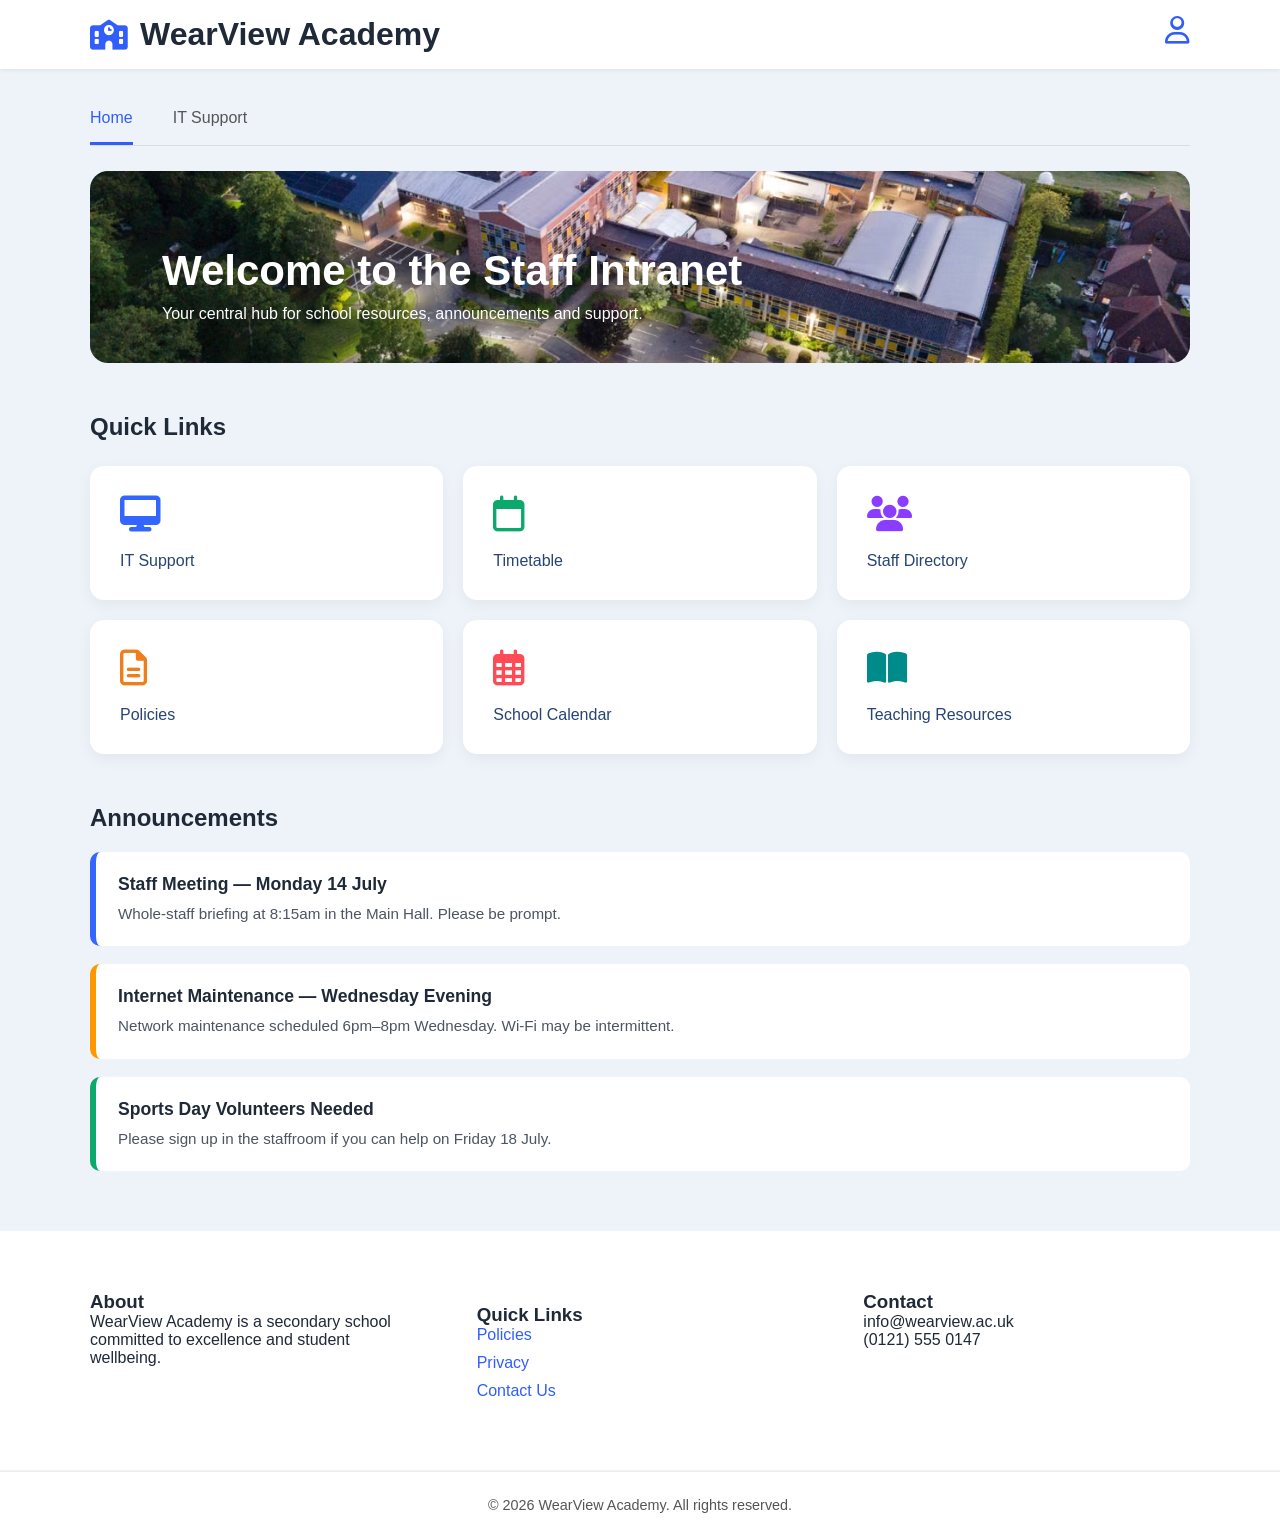
==== commit 06ad8092: "Closes #13 - UI Cleanup Closes #13 - Cleaning up the HTML code to make the UI and HTML W3C Compliant" ====
--- a/index.html
+++ b/index.html
@@ -87,17 +87,17 @@
     </main>
     <footer>
         <div>
-            <h4>About</h4>
+            <h3>About</h3>
             <p>WearView Academy is a secondary school committed to excellence and student wellbeing.</p>
         </div>
     <div>
-        <h4>Quick Links</h4>
+        <h3 class="privacy-links">Quick Links</h3>
         <a href="#">Policies</a>
         <a href="#">Privacy</a>
         <a href="#">Contact Us</a>
     </div>
         <div>
-            <h4>Contact</h4>
+            <h3>Contact</h3>
             <p>info@wearview.ac.uk</p>
             <p>(0121) 555 0147</p>
         </div>
--- a/css/site.css
+++ b/css/site.css
@@ -269,6 +269,10 @@
     border-top: 1px solid #eee;
     color: #555;
     font-size: 0.9rem;
+}
+
+.privacy-links {
+    padding-top: 0.7em;
 }
 
 /* ==========================================================
